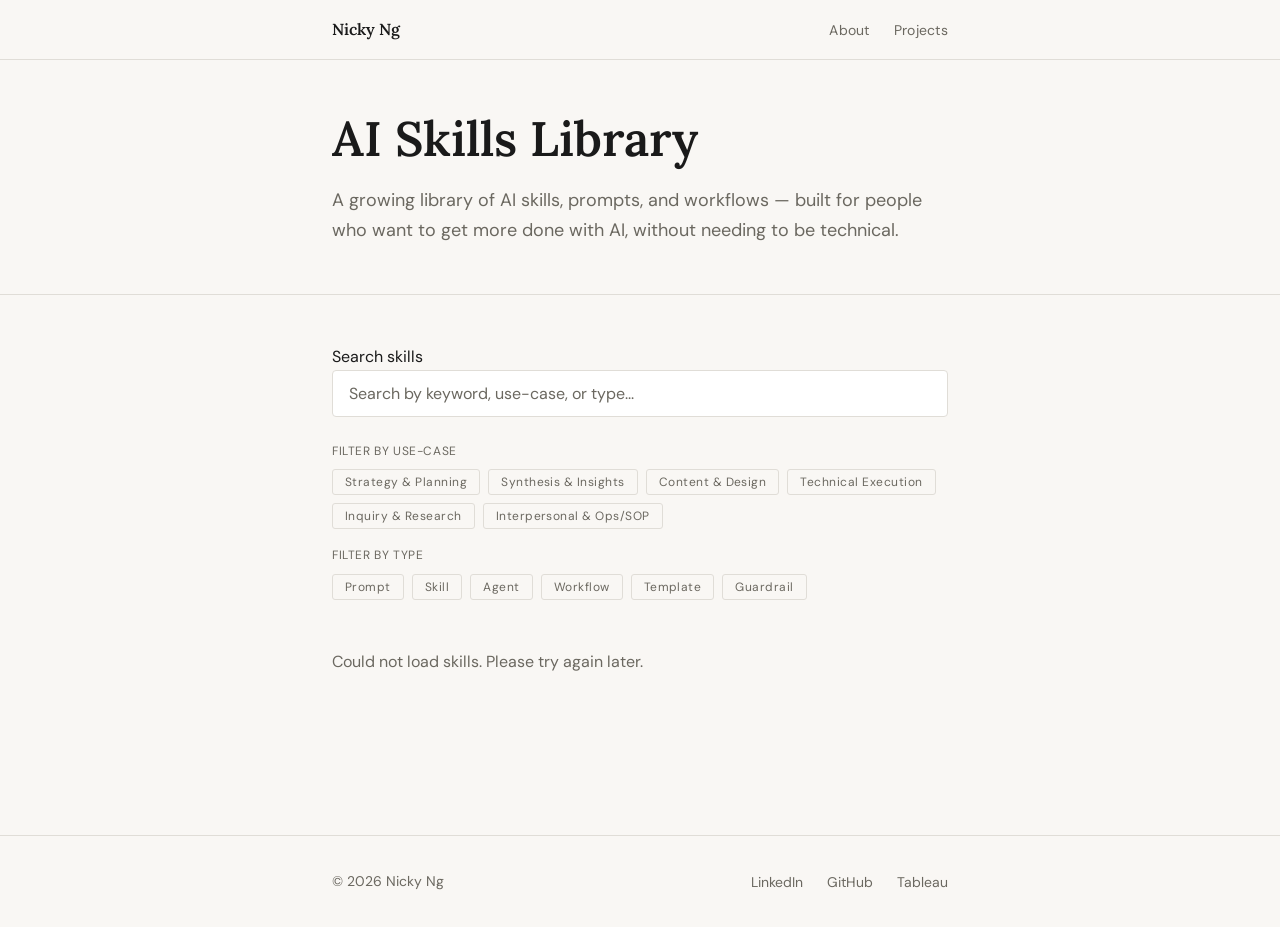
==== skills-library/index.html @ 339728c8 "Added skills library page" ====
<!DOCTYPE html>
<html lang="en">
<head>
  <meta charset="UTF-8" />
  <meta name="viewport" content="width=device-width, initial-scale=1.0" />
  <title>AI Skills Library — Nicky Ng</title>
  <meta name="description" content="A curated library of AI prompts, skills, and workflows for everyday use." />

  <link rel="preconnect" href="https://fonts.googleapis.com" />
  <link rel="preconnect" href="https://fonts.gstatic.com" crossorigin />
  <link
    href="https://fonts.googleapis.com/css2?family=DM+Sans:wght@400;500;600&family=Lora:wght@500;600&display=swap"
    rel="stylesheet"
  />

  <!-- Paths go up two levels because this file is inside /skills-library/ -->
  <link rel="stylesheet" href="../css/style.css" />
  <link rel="stylesheet" href="css/library.css" />
</head>

<body>

  <nav class="site-nav" aria-label="Main navigation">
    <div class="container">
      <a href="../index.html" class="nav-home">Nicky Ng</a>
      <ul class="nav-links" role="list">
        <li><a href="../index.html">About</a></li>
        <li><a href="../pages/projects.html">Projects</a></li>
      </ul>
    </div>
  </nav>


  <main>

    <!-- Page header -->
    <section class="page-section library-header" aria-label="Skills Library introduction">
      <div class="container">
        <h1>AI Skills Library</h1>
        <p class="library-intro">
          A growing library of AI skills, prompts, and workflows — built for people
          who want to get more done with AI, without needing to be technical.
        </p>
      </div>
    </section>

    <hr class="divider" />

    <!-- Search and filter -->
    <section class="page-section" aria-label="Search and filter skills">
      <div class="container">

        <!-- Search input -->
        <div class="search-bar">
          <label for="skill-search" class="sr-only">Search skills</label>
          <input
            type="search"
            id="skill-search"
            class="search-input"
            placeholder="Search by keyword, use-case, or type..."
            aria-label="Search skills"
          />
        </div>

        <!-- Use-case tag filters -->
        <p class="tag-filters-label">Filter by use-case</p>
        <div class="tag-filters" role="group" aria-label="Filter by use-case">
          <button class="tag-filter" data-tag="Strategy & Planning">Strategy & Planning</button>
          <button class="tag-filter" data-tag="Synthesis & Insights">Synthesis & Insights</button>
          <button class="tag-filter" data-tag="Content & Design">Content & Design</button>
          <button class="tag-filter" data-tag="Technical Execution">Technical Execution</button>
          <button class="tag-filter" data-tag="Inquiry & Research">Inquiry & Research</button>
          <button class="tag-filter" data-tag="Interpersonal & Ops/SOP">Interpersonal & Ops/SOP</button>
        </div>

        <!-- Implementation tag filters -->
        <p class="tag-filters-label">Filter by type</p>
        <div class="tag-filters" role="group" aria-label="Filter by implementation type">
          <button class="tag-filter" data-tag="Prompt">Prompt</button>
          <button class="tag-filter" data-tag="Skill">Skill</button>
          <button class="tag-filter" data-tag="Agent">Agent</button>
          <button class="tag-filter" data-tag="Workflow">Workflow</button>
          <button class="tag-filter" data-tag="Template">Template</button>
          <button class="tag-filter" data-tag="Guardrail">Guardrail</button>
        </div>

        <!-- Results count — shown only when filters are active -->
        <p id="results-count" class="results-count" hidden aria-live="polite"></p>

        <!-- Skills grid — populated by search.js -->
        <div id="skills-grid" class="skills-grid" aria-label="Skills list">
          <!-- Cards are injected here by JavaScript -->
          <p class="skills-empty">Loading skills...</p>
        </div>

        <!-- Show more button -->
        <div class="show-more-wrap">
          <button id="show-more" class="show-more-btn" hidden>
            Show more
          </button>
        </div>

      </div>
    </section>

  </main>


  <footer class="site-footer" aria-label="Site footer">
    <div class="container">
      <p class="footer-copy">© 2026 Nicky Ng</p>
      <nav aria-label="Social links">
        <ul class="footer-links" role="list">
          <li><a href="https://www.linkedin.com/in/nickyngkw/" target="_blank" rel="noopener noreferrer">LinkedIn</a></li>
          <li><a href="https://github.com/ahjimomo" target="_blank" rel="noopener noreferrer">GitHub</a></li>
          <li><a href="https://public.tableau.com/app/profile/nicky.ng/vizzes" target="_blank" rel="noopener noreferrer">Tableau</a></li>
        </ul>
      </nav>
    </div>
  </footer>

  <script src="js/search.js"></script>
</body>
</html>
---- css/style.css ----
/* ============================================================
   style.css — Global styles, CSS variables, typography
   All pages share these. Page-specific styles go in their
   own CSS files (e.g. projects.css).
   ============================================================ */

/* ------------------------------------------------------------
   CSS Custom Properties (variables)
   Change these to update the look across the entire site.
   ------------------------------------------------------------ */
:root {
  /* Colours */
  --color-bg:          #F9F7F4;   /* warm off-white background */
  --color-surface:     #F2EFE9;   /* slightly darker, used for subtle dividers */
  --color-text:        #1A1A1A;   /* near-black for body text */
  --color-text-muted:  #6B6860;   /* secondary text, metadata, labels */
  --color-accent:      #3A5A40;   /* forest green for links */
  --color-accent-hover:#2A4230;   /* link hover state */
  --color-border:      #E0DDD7;   /* subtle borders and dividers */

  /* Typography */
  --font-sans:   'DM Sans', sans-serif;       /* body and UI text */
  --font-serif:  'Lora', serif;               /* headings — adds warmth without decoration */

  /* Type scale — mobile first */
  --text-xs:   0.75rem;    /* 12px — labels, tags */
  --text-sm:   0.875rem;   /* 14px — metadata, captions */
  --text-base: 1rem;       /* 16px — body */
  --text-lg:   1.125rem;   /* 18px — lead text */
  --text-xl:   1.5rem;     /* 24px — section headings */
  --text-2xl:  2rem;       /* 32px — page headings */
  --text-3xl:  2.75rem;    /* 44px — hero name */

  /* Spacing scale */
  --space-1:  0.25rem;
  --space-2:  0.5rem;
  --space-3:  0.75rem;
  --space-4:  1rem;
  --space-6:  1.5rem;
  --space-8:  2rem;
  --space-12: 3rem;
  --space-16: 4rem;
  --space-24: 6rem;

  /* Layout */
  --max-width:       680px;   /* content column width — keeps lines readable */
  --nav-height:      60px;

  /* Transitions */
  --transition-fast: 150ms ease;
  --transition-base: 250ms ease;
}


/* ------------------------------------------------------------
   Reset & Base
   A minimal reset so browsers start from a consistent baseline.
   ------------------------------------------------------------ */
*, *::before, *::after {
  box-sizing: border-box;
  margin: 0;
  padding: 0;
}

html {
  font-size: 16px;
  -webkit-text-size-adjust: 100%;
  scroll-behavior: smooth;
}

body {
  background-color: var(--color-bg);
  color: var(--color-text);
  font-family: var(--font-sans);
  font-size: var(--text-base);
  line-height: 1.7;
  min-height: 100vh;
  display: grid;
  grid-template-rows: auto 1fr auto; /* nav | content | footer */
}

img, svg {
  display: block;
  max-width: 100%;
}

ul, ol {
  list-style: none;
}


/* ------------------------------------------------------------
   Typography
   ------------------------------------------------------------ */
h1, h2, h3, h4 {
  font-family: var(--font-serif);
  font-weight: 600;
  line-height: 1.25;
  color: var(--color-text);
}

h1 { font-size: var(--text-3xl); }
h2 { font-size: var(--text-2xl); }
h3 { font-size: var(--text-xl); }
h4 { font-size: var(--text-lg); }

p {
  max-width: 60ch; /* ~60 characters per line — comfortable reading width */
}

a {
  color: var(--color-accent);
  text-decoration: none;
  transition: color var(--transition-fast);
}

a:hover {
  color: var(--color-accent-hover);
}

/* Underline on inline body links only — not nav or card links */
p a, li a {
  text-decoration: underline;
  text-underline-offset: 3px;
}

strong {
  font-weight: 600;
}


/* ------------------------------------------------------------
   Layout helpers
   ------------------------------------------------------------ */

/* .container centres content and constrains width on wide screens */
.container {
  width: 100%;
  max-width: var(--max-width);
  margin-inline: auto;        /* shorthand for margin-left + margin-right: auto */
  padding-inline: var(--space-6);
}

/* .page-section adds consistent vertical rhythm between sections */
.page-section {
  padding-block: var(--space-8);
}

/* Thin horizontal rule used between sections */
.divider {
  border: none;
  border-top: 1px solid var(--color-border);
  margin-block: var(--space-4);
}


/* ------------------------------------------------------------
   Navigation
   ------------------------------------------------------------ */
.site-nav {
  height: var(--nav-height);
  border-bottom: 1px solid var(--color-border);
  display: flex;
  align-items: center;
}

.site-nav .container {
  display: flex;
  align-items: center;
  justify-content: space-between;
}

/* Site name / logo in the nav */
.nav-home {
  font-family: var(--font-serif);
  font-size: var(--text-base);
  font-weight: 600;
  color: var(--color-text);
  text-decoration: none;
}

.nav-home:hover {
  color: var(--color-accent);
}

/* Nav links list */
.nav-links {
  display: flex;
  gap: var(--space-6);
  align-items: center;
}

.nav-links a {
  font-size: var(--text-sm);
  color: var(--color-text-muted);
  text-decoration: none;
  letter-spacing: 0.02em;
  transition: color var(--transition-fast);
}

.nav-links a:hover,
.nav-links a[aria-current="page"] {
  color: var(--color-text);
}


/* ------------------------------------------------------------
   Footer
   ------------------------------------------------------------ */
.site-footer {
  border-top: 1px solid var(--color-border);
  padding-block: var(--space-8);
  margin-top: var(--space-16);
}

.site-footer .container {
  display: flex;
  align-items: center;
  justify-content: space-between;
  flex-wrap: wrap;
  gap: var(--space-4);
}

.footer-copy {
  font-size: var(--text-sm);
  color: var(--color-text-muted);
}

.footer-links {
  display: flex;
  gap: var(--space-6);
}

.footer-links a {
  font-size: var(--text-sm);
  color: var(--color-text-muted);
  text-decoration: none;
  transition: color var(--transition-fast);
}

.footer-links a:hover {
  color: var(--color-text);
}


/* ------------------------------------------------------------
   Responsive — tablet and up (600px+)
   ------------------------------------------------------------ */
@media (min-width: 600px) {
  h1 { font-size: calc(var(--text-3xl) * 1.1); }
}

/* ------------------------------------------------------------
   Responsive — desktop (900px+)
   ------------------------------------------------------------ */
@media (min-width: 900px) {
  .container {
    padding-inline: var(--space-8);
  }
}

/* ------------------------------------------------------------
   Responsive — small mobile (under 400px)
   ------------------------------------------------------------ */
@media (max-width: 400px) {
  h1 { font-size: 2rem; }  /* scale hero name down on very small screens */

  .nav-links {
    gap: var(--space-4);   /* tighten nav link gap so it doesn't overflow */
  }

  .nav-links a {
    font-size: 0.8rem;     /* slightly smaller nav text on small phones */
  }
}
---- skills-library/css/library.css ----
/* ============================================================
   library.css — Styles for the Skills Library section
   ============================================================ */

/* Page header */
.library-header {
  padding-top: var(--space-12);
  padding-bottom: var(--space-8);
}

.library-header h1 {
  margin-bottom: var(--space-4);
}

.library-intro {
  font-size: var(--text-lg);
  color: var(--color-text-muted);
  max-width: 52ch;
}


/* ---- Search bar ---- */
.search-bar {
  margin-bottom: var(--space-6);
}

.search-input {
  width: 100%;
  padding: var(--space-3) var(--space-4);
  font-family: var(--font-sans);
  font-size: var(--text-base);
  color: var(--color-text);
  background-color: #FFFFFF;
  border: 1px solid var(--color-border);
  border-radius: 4px;
  outline: none;
  transition: border-color var(--transition-fast);
}

.search-input::placeholder {
  color: var(--color-text-muted);
}

.search-input:focus {
  border-color: var(--color-text-muted);
}


/* ---- Tag filters ---- */
.tag-filters {
  display: flex;
  flex-wrap: wrap;
  gap: var(--space-2);
  margin-bottom: var(--space-4);
}

.tag-filter {
  display: inline-block;
  font-family: var(--font-sans);
  font-size: var(--text-xs);
  letter-spacing: 0.04em;
  padding: var(--space-1) var(--space-3);
  border-radius: 3px;
  border: 1px solid var(--color-border);
  background: transparent;
  color: var(--color-text-muted);
  cursor: pointer;
  transition: background-color var(--transition-fast),
              color var(--transition-fast),
              border-color var(--transition-fast);
}

.tag-filter:hover {
  border-color: var(--color-text-muted);
  color: var(--color-text);
}

/* Active state — tag is selected */
.tag-filter.is-active {
  background-color: var(--color-text);
  border-color: var(--color-text);
  color: var(--color-bg);
}

/* Label above the tag row */
.tag-filters-label {
  font-size: var(--text-xs);
  color: var(--color-text-muted);
  letter-spacing: 0.05em;
  text-transform: uppercase;
  margin-bottom: var(--space-2);
}


/* ---- Results count ---- */
.results-count {
  font-size: var(--text-sm);
  color: var(--color-text-muted);
  margin-bottom: var(--space-6);
  min-height: 1.4rem; /* prevents layout shift when text appears */
}


/* ---- Skills grid ---- */
.skills-grid {
  display: grid;
  grid-template-columns: 1fr;   /* single column on mobile */
  gap: var(--space-6);
}

@media (min-width: 600px) {
  .skills-grid {
    grid-template-columns: repeat(2, 1fr);  /* 2 columns on desktop */
  }
}


/* ---- Skill card ---- */
.skill-card {
  background-color: #FFFFFF;
  border: 1px solid var(--color-border);
  border-radius: 4px;
  padding: var(--space-6);
  display: flex;
  flex-direction: column;
  gap: var(--space-3);
  transition: border-color var(--transition-base);
}

.skill-card:hover {
  border-color: var(--color-text-muted);
}


/* Tags on each card */
.skill-card-tags {
  display: flex;
  flex-wrap: wrap;
  gap: var(--space-2);
}

.skill-tag {
  font-size: var(--text-xs);
  letter-spacing: 0.04em;
  padding: 2px var(--space-2);
  border-radius: 3px;
  font-weight: 500;
}

/* Use-case tag — warm amber tone */
.tag-use-case {
  background-color: #FEF6E7;
  color: #8A5A00;
}

/* Implementation tag — muted green tone */
.tag-implementation {
  background-color: #EAF2EB;
  color: #2D6A35;
}


/* Card title */
.skill-card-title {
  font-family: var(--font-serif);
  font-size: var(--text-lg);
  font-weight: 600;
  color: var(--color-text);
  line-height: 1.3;
}


/* Card description */
.skill-card-description {
  font-size: var(--text-sm);
  color: var(--color-text-muted);
  line-height: 1.6;
  flex-grow: 1;  /* pushes the link to the bottom of the card */
}


/* Card link */
.skill-card-link {
  font-size: var(--text-sm);
  color: var(--color-accent);
  text-decoration: none;
  font-weight: 500;
  transition: color var(--transition-fast);
  margin-top: auto;
}

.skill-card-link:hover {
  color: var(--color-accent-hover);
}


/* ---- Empty / error states ---- */
.skills-empty,
.skills-error {
  font-size: var(--text-base);
  color: var(--color-text-muted);
  padding: var(--space-8) 0;
  grid-column: 1 / -1;  /* span full grid width */
}


/* ---- Show more button ---- */
.show-more-wrap {
  text-align: center;
  margin-top: var(--space-8);
}

.show-more-btn {
  font-family: var(--font-sans);
  font-size: var(--text-sm);
  color: var(--color-text-muted);
  background: transparent;
  border: 1px solid var(--color-border);
  border-radius: 4px;
  padding: var(--space-3) var(--space-6);
  cursor: pointer;
  transition: color var(--transition-fast),
              border-color var(--transition-fast);
}

.show-more-btn:hover {
  color: var(--color-text);
  border-color: var(--color-text-muted);
}
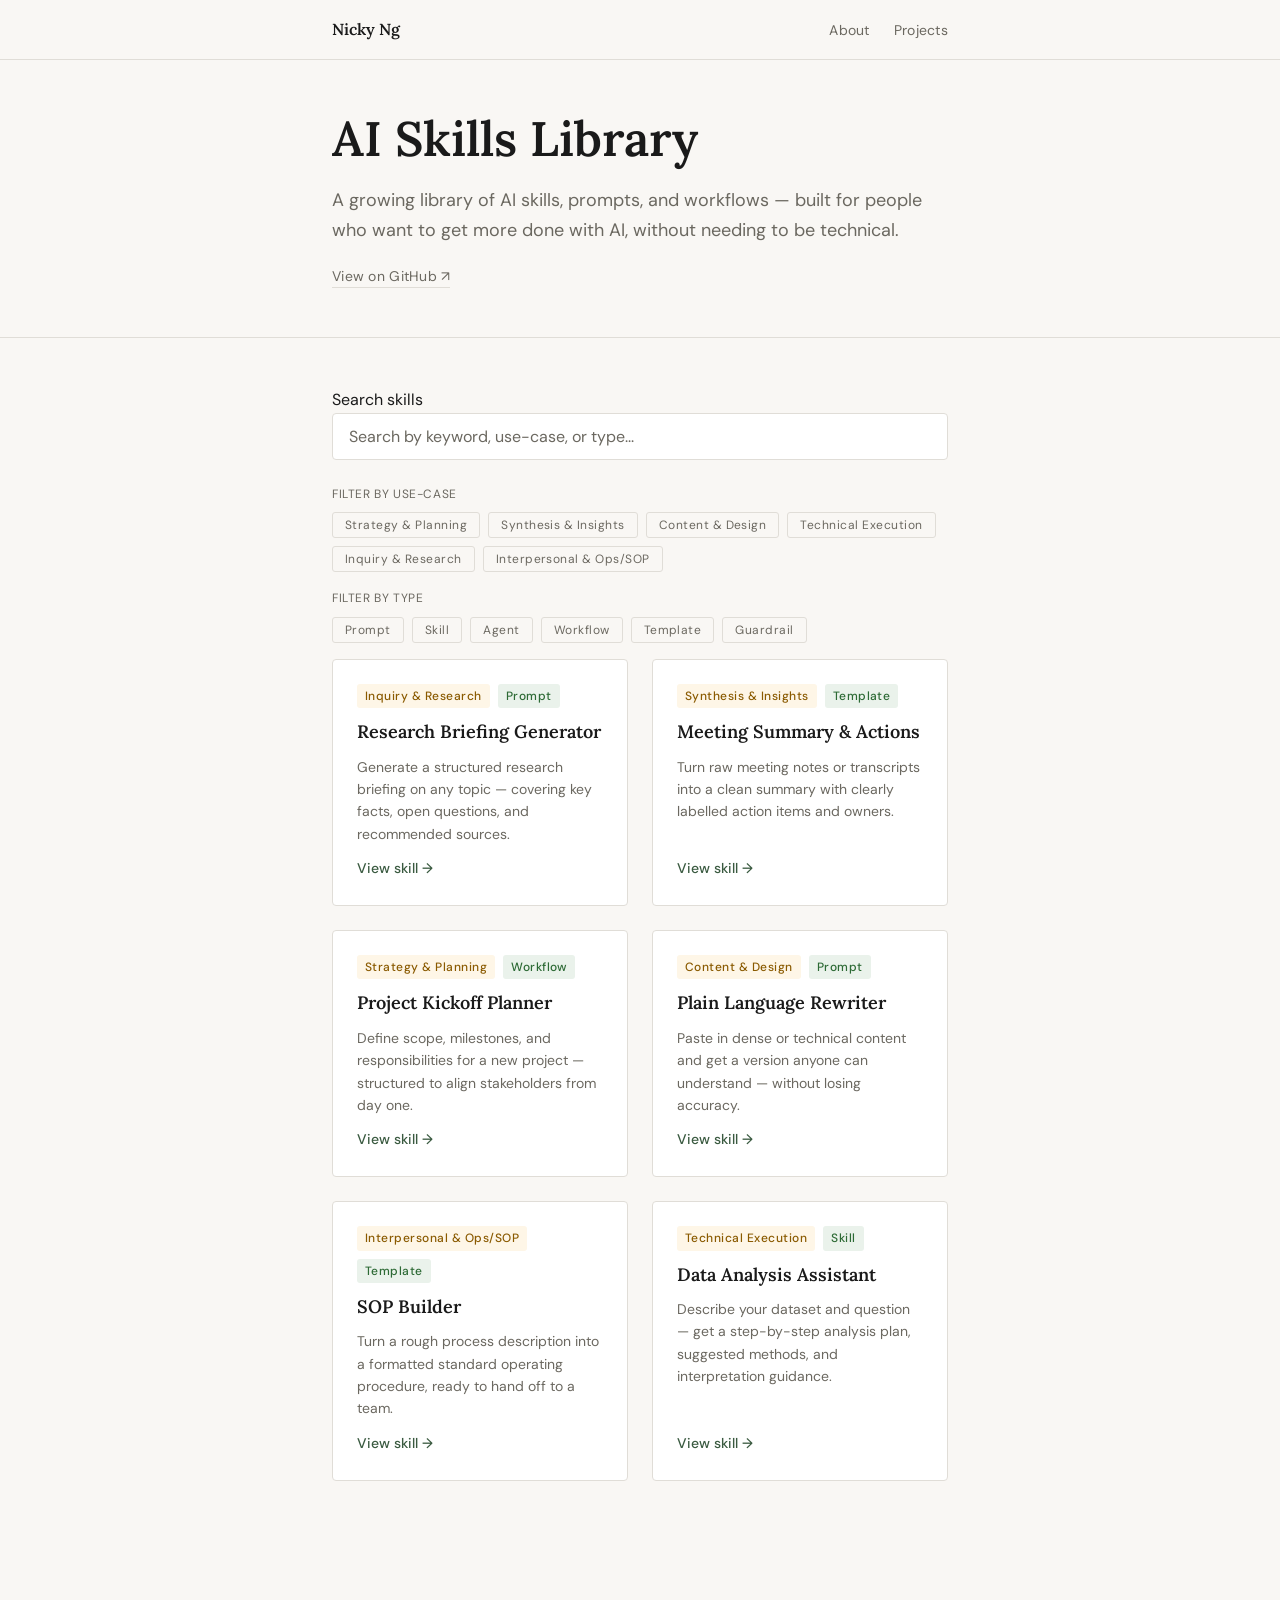
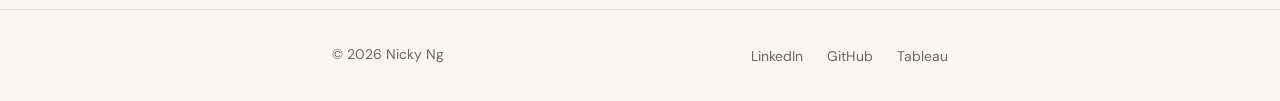
==== commit 157a2bde: "consistent hover style for links" ====
--- a/skills-library/index.html
+++ b/skills-library/index.html
@@ -41,6 +41,10 @@
           A growing library of AI skills, prompts, and workflows — built for people
           who want to get more done with AI, without needing to be technical.
         </p>
+        <a href="#" class="library-github-link" target="_blank" rel="noopener noreferrer">
+          View on GitHub ↗
+        </a>
+        <!-- Replace # with your GitHub repo URL when ready -->
       </div>
     </section>
 
--- a/skills-library/css/library.css
+++ b/skills-library/css/library.css
@@ -16,6 +16,22 @@
   font-size: var(--text-lg);
   color: var(--color-text-muted);
   max-width: 52ch;
+  margin-bottom: var(--space-4);
+}
+
+.library-github-link {
+  font-size: var(--text-sm);
+  color: var(--color-text-muted);
+  text-decoration: none;
+  letter-spacing: 0.02em;
+  border-bottom: 1px solid var(--color-border);
+  padding-bottom: 2px;
+  transition: color var(--transition-fast), border-color var(--transition-fast);
+}
+
+.library-github-link:hover {
+  color: var(--color-text);
+  border-color: var(--color-text);
 }
 
 
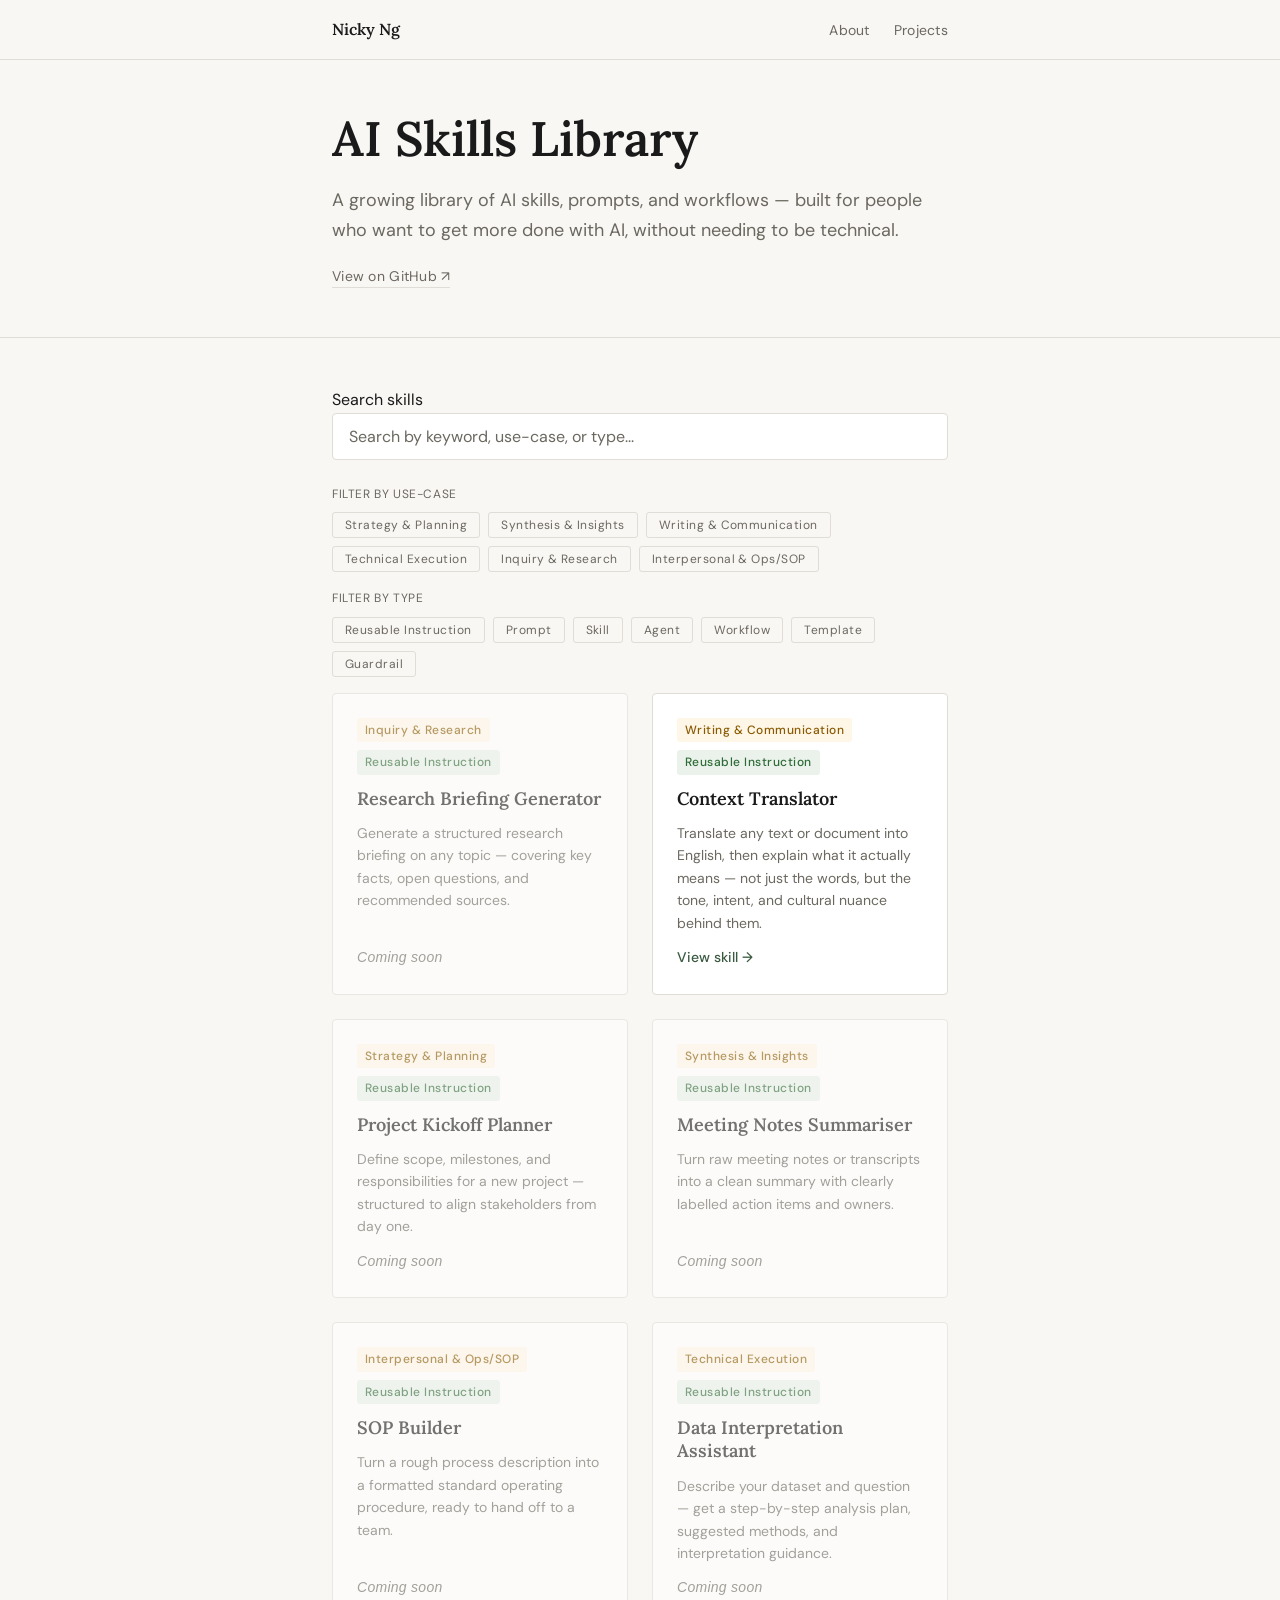
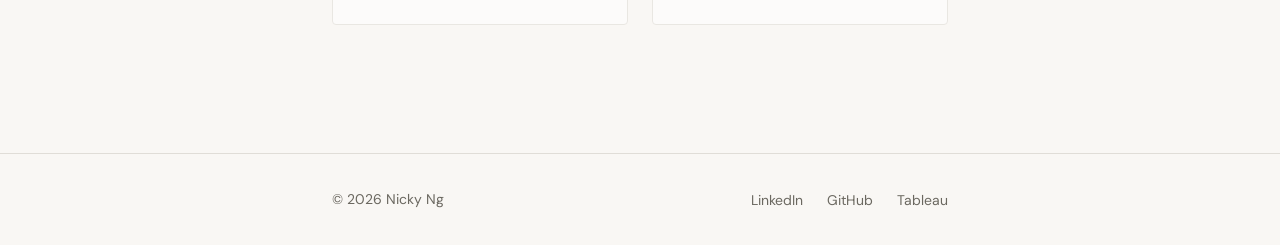
==== commit 51c9f03b: "Updated placeholder for unpublished skill cards and updated filter tags" ====
--- a/skills-library/index.html
+++ b/skills-library/index.html
@@ -41,10 +41,9 @@
           A growing library of AI skills, prompts, and workflows — built for people
           who want to get more done with AI, without needing to be technical.
         </p>
-        <a href="#" class="library-github-link" target="_blank" rel="noopener noreferrer">
+        <a href="https://github.com/ahjimomo/ai-skills-library" class="library-github-link" target="_blank" rel="noopener noreferrer">
           View on GitHub ↗
         </a>
-        <!-- Replace # with your GitHub repo URL when ready -->
       </div>
     </section>
 
@@ -71,7 +70,7 @@
         <div class="tag-filters" role="group" aria-label="Filter by use-case">
           <button class="tag-filter" data-tag="Strategy & Planning">Strategy & Planning</button>
           <button class="tag-filter" data-tag="Synthesis & Insights">Synthesis & Insights</button>
-          <button class="tag-filter" data-tag="Content & Design">Content & Design</button>
+          <button class="tag-filter" data-tag="Writing & Communication">Writing & Communication</button>
           <button class="tag-filter" data-tag="Technical Execution">Technical Execution</button>
           <button class="tag-filter" data-tag="Inquiry & Research">Inquiry & Research</button>
           <button class="tag-filter" data-tag="Interpersonal & Ops/SOP">Interpersonal & Ops/SOP</button>
@@ -80,6 +79,7 @@
         <!-- Implementation tag filters -->
         <p class="tag-filters-label">Filter by type</p>
         <div class="tag-filters" role="group" aria-label="Filter by implementation type">
+          <button class="tag-filter" data-tag="Reusable Instruction">Reusable Instruction</button>
           <button class="tag-filter" data-tag="Prompt">Prompt</button>
           <button class="tag-filter" data-tag="Skill">Skill</button>
           <button class="tag-filter" data-tag="Agent">Agent</button>
--- a/skills-library/css/library.css
+++ b/skills-library/css/library.css
@@ -242,4 +242,16 @@
 .show-more-btn:hover {
   color: var(--color-text);
   border-color: var(--color-text-muted);
+}
+
+/* ---- Placeholder card state ---- */
+.skill-card--placeholder {
+  opacity: 0.6;
+}
+
+.skill-card-coming-soon {
+  font-size: var(--text-sm);
+  color: var(--color-text-muted);
+  letter-spacing: 0.02em;
+  font-style: italic;
 }
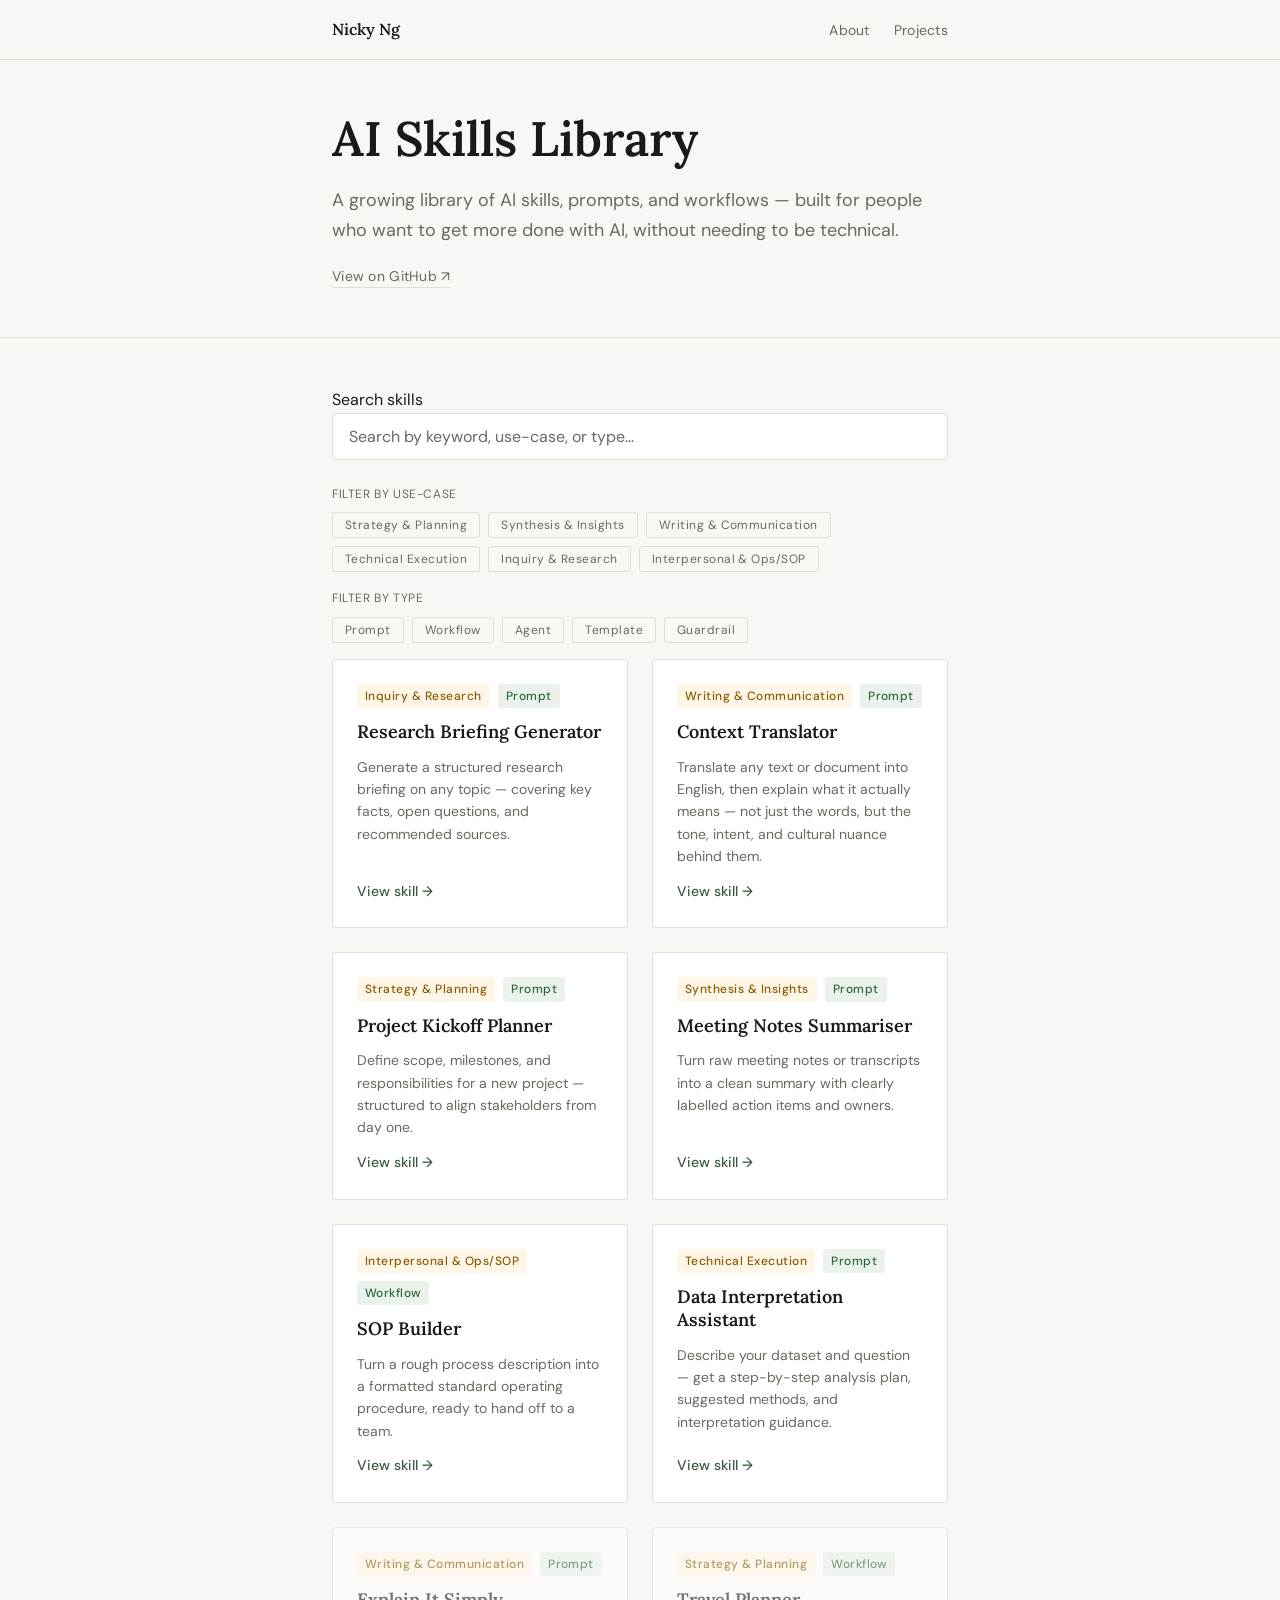
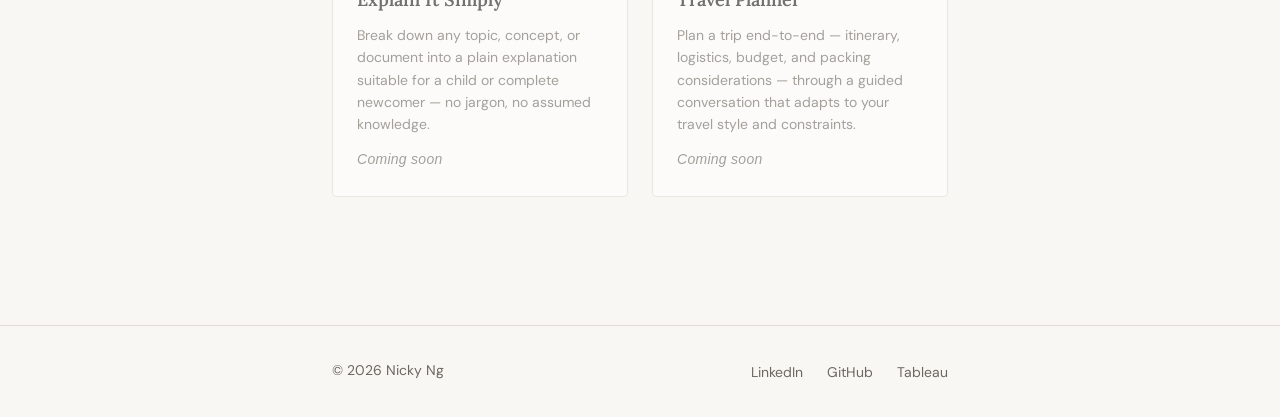
==== commit 73f1cac8: "All skills updated, ai library live" ====
--- a/skills-library/index.html
+++ b/skills-library/index.html
@@ -79,11 +79,9 @@
         <!-- Implementation tag filters -->
         <p class="tag-filters-label">Filter by type</p>
         <div class="tag-filters" role="group" aria-label="Filter by implementation type">
-          <button class="tag-filter" data-tag="Reusable Instruction">Reusable Instruction</button>
           <button class="tag-filter" data-tag="Prompt">Prompt</button>
-          <button class="tag-filter" data-tag="Skill">Skill</button>
+          <button class="tag-filter" data-tag="Workflow">Workflow</button>
           <button class="tag-filter" data-tag="Agent">Agent</button>
-          <button class="tag-filter" data-tag="Workflow">Workflow</button>
           <button class="tag-filter" data-tag="Template">Template</button>
           <button class="tag-filter" data-tag="Guardrail">Guardrail</button>
         </div>
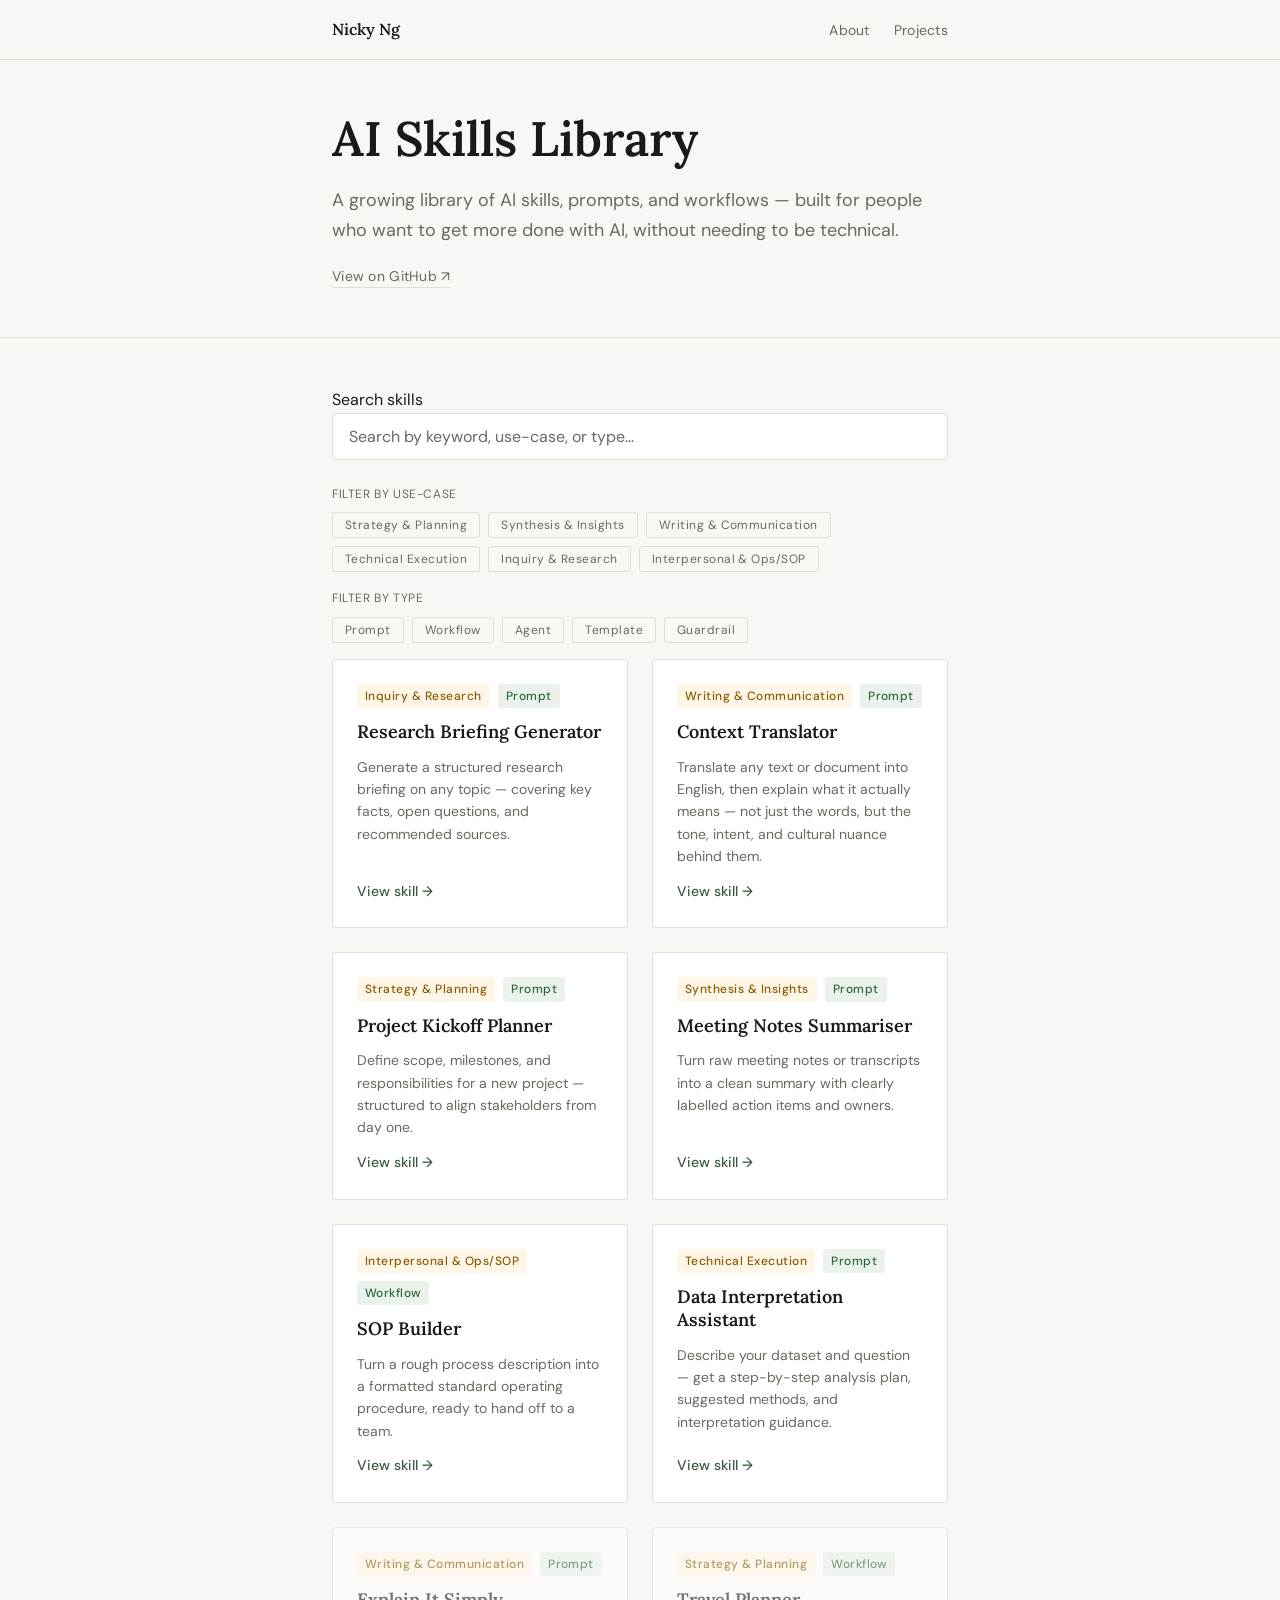
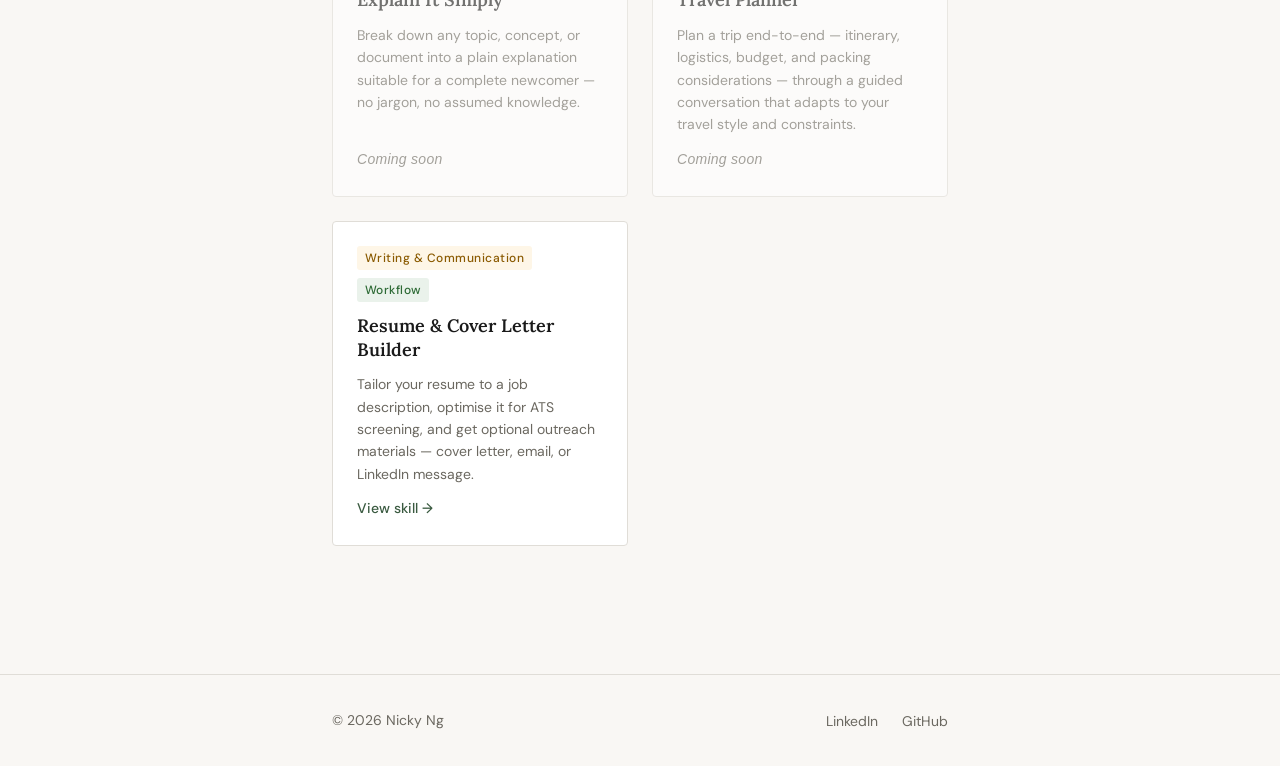
==== commit a5811c4d: "Removed Tableau profile link" ====
--- a/skills-library/index.html
+++ b/skills-library/index.html
@@ -115,7 +115,6 @@
         <ul class="footer-links" role="list">
           <li><a href="https://www.linkedin.com/in/nickyngkw/" target="_blank" rel="noopener noreferrer">LinkedIn</a></li>
           <li><a href="https://github.com/ahjimomo" target="_blank" rel="noopener noreferrer">GitHub</a></li>
-          <li><a href="https://public.tableau.com/app/profile/nicky.ng/vizzes" target="_blank" rel="noopener noreferrer">Tableau</a></li>
         </ul>
       </nav>
     </div>
